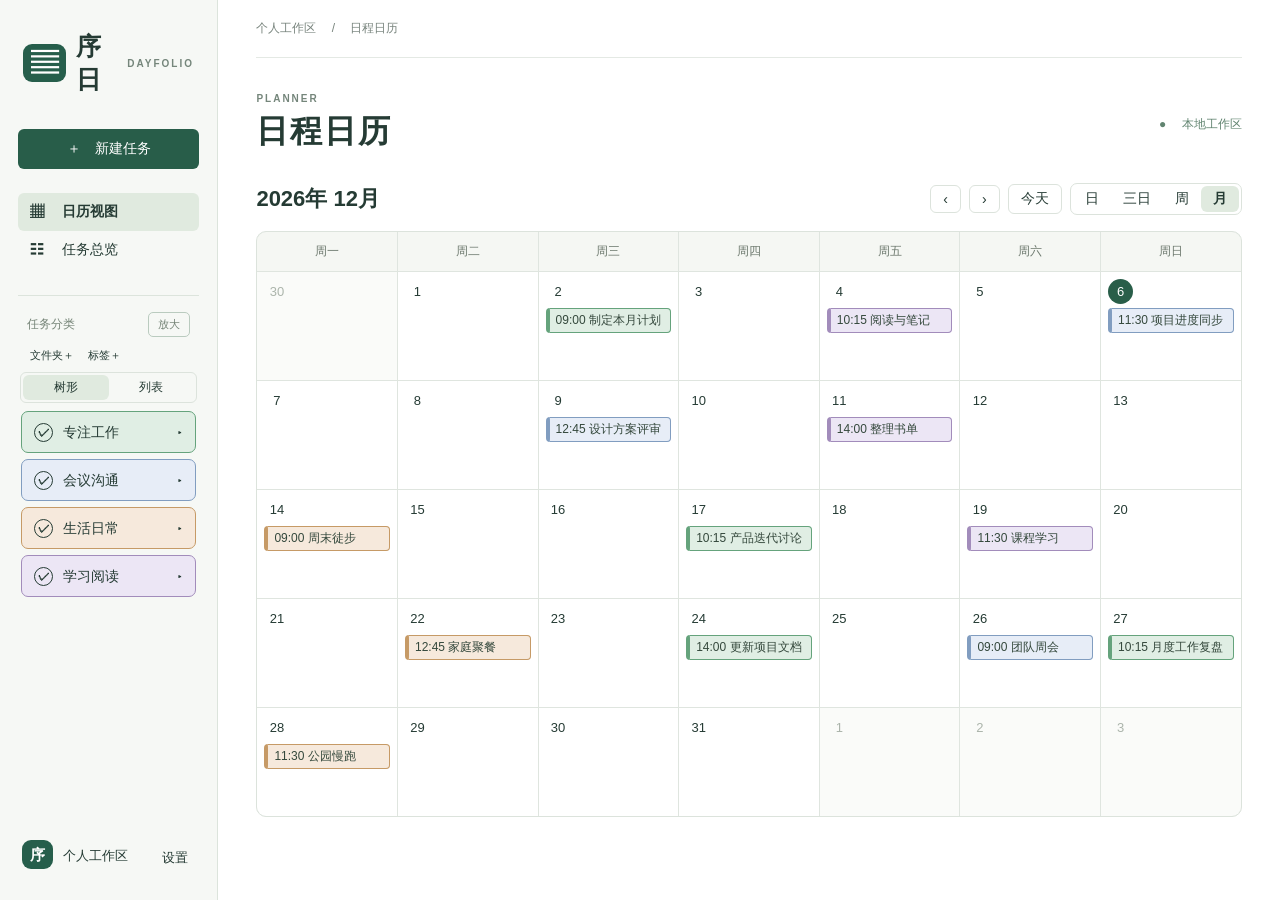
==== desktop/ui/index.html @ 101b1585 "Package Dayfolio exclusively as a desktop app and disable default context menus" ====
<!doctype html><html lang="zh-CN"><meta charset="utf-8"><meta name="viewport" content="width=device-width, initial-scale=1"><title>序日 · 日程规划</title><link rel="stylesheet" href="style.css"><body><aside><header><b class="logo">▤</b><strong>序日</strong><small>DAYFOLIO</small></header><button id="newTask" class="primary">＋　新建任务</button><nav><button id="calendar">▦　 日历视图</button><button id="tasks">☷　 任务总览</button></nav><section id="categorySection"><label><span id="tagHeading">任务分类</span><button id="treeWidth" aria-label="半屏分类面板">放大</button></label><div class="tree-actions"><button id="newFolder" aria-label="新建文件夹" title="新建文件夹">文件夹＋</button><button id="newCategory" aria-label="新建分类" title="新建标签">标签＋</button></div><div id="folderLayout" role="group" aria-label="分类展示方式"><button value="tree">树形</button><button value="list">列表</button></div><div id="folderPath" role="navigation" aria-label="文件夹路径" hidden></div><div id="treeRoot">移到顶层</div><div id="taskTags" role="group" aria-labelledby="tagHeading"></div></section><footer><b>序</b> 个人工作区 <button type="button" id="openSettings">设置</button></footer></aside><div id="panelDivider" role="separator" aria-label="调整分类面板大小" aria-controls="categorySection" aria-valuemin="25" aria-valuemax="75" tabindex="0"></div><main><div class="crumb">个人工作区　 /　 <span id="where"></span></div><div class="heading"><div><small>PLANNER</small><h1 id="title"></h1></div><span class="status">●　 本地工作区</span></div><div class="toolbar"><h2 id="month"></h2><button id="prev" aria-label="上个月">‹</button><button id="next" aria-label="下个月">›</button><button id="today">今天</button><div id="periods" class="periods" aria-label="日历视图"><button data-period="day">日</button><button data-period="threeDays">三日</button><button data-period="week">周</button><button data-period="month">月</button></div></div><div id="view"></div></main><dialog id="editor"><form id="form"><h2>任务详情</h2><label>任务名称<input id="nameField" required maxlength="100" autofocus></label><label>计划日期<input type="date" id="dateField" required></label><label><input type="checkbox" id="allDay"> 全天</label><div id="times"><label>开始时间<input type="time" id="startTime" step="60" required></label><label>结束时间 <span id="nextDay" hidden>（次日）</span><input type="time" id="endTime" step="60" required></label></div><div class="category-field"><label>分类<select id="catField"></select></label><button type="button" id="addCat" aria-label="添加分类">＋</button></div><label><input id="done" type="checkbox"> 已完成</label><div class="actions"><button type="button" id="del">删除</button><button type="button" id="cancel">取消</button><button class="primary">保存</button></div></form></dialog><dialog id="categoryEditor" aria-labelledby="categoryTitle">
 <form id="categoryForm">
  <h2 id="categoryTitle">新建分类</h2>
  <label>分类名称<input id="categoryName" required autofocus></label>
  <label>所属文件夹<select id="categoryParent"></select></label>
  <fieldset class="palette"><legend>标签颜色</legend>
   <div id="colorPresets"></div>
   <button type="button" id="customColor">自定义颜色…</button>
  </fieldset>
  <div class="actions"><button id="categoryCancel" type="button">取消</button><button class="primary">保存</button></div>
 </form>
</dialog>
<dialog id="colorEditor" aria-labelledby="colorTitle">
 <form id="colorForm">
  <h3 id="colorTitle">自定义颜色</h3>
  <div class="color-fields"><input id="categoryColor" type="color" aria-label="选择颜色">
   <label>HEX 色值<input id="hexColor" required pattern="#?[0-9A-Fa-f]{6}" maxlength="7" spellcheck="false" autocomplete="off"></label>
  </div>
  <div class="actions"><button type="button" id="colorCancel">取消</button><button class="primary">使用此颜色</button></div>
 </form>
</dialog><dialog id="folderEditor" aria-labelledby="folderTitle"><form id="folderForm">
 <h2 id="folderTitle">新建文件夹</h2>
 <label>文件夹名称<input id="folderName" required autofocus></label>
 <label>上级文件夹<select id="folderParent"></select></label>
 <div class="actions"><button type="button" id="folderCancel">取消</button><button class="primary">保存</button></div>
</form></dialog>
<dialog id="displaySettings" aria-labelledby="settingsTitle">
 <h2 id="settingsTitle">显示设置</h2>
 <label class="visibility-label" for="mutedVisibility">淡化任务可见度 <output id="visibilityValue" for="mutedVisibility"></output></label>
 <input id="mutedVisibility" type="range" min="0" max="100" step="1">
 <div class="range-ends"><span>0 · 几乎不可见</span><span>100 · 原色</span></div>
 <div class="sample-area"><div id="mutedSample" class="event muted-category"><strong>任务预览</strong><br>09:00–10:00</div></div>
 <div class="backup-actions"><button id="exportData">导出日程</button><button id="importData">导入日程</button><input id="backupFile" type="file" accept=".json,application/json" hidden></div>
 <div class="actions"><button id="closeSettings" class="primary">完成</button></div>
</dialog><script src="state.js"></script>
<script src="categories.js"></script>
<script src="timeline.js"></script>
<script src="app.js"></script>
<script src="backup.js"></script></body></html>
---- desktop/ui/style.css ----
*{box-sizing:border-box}body{margin:0;font:14px "Segoe UI","Microsoft YaHei",sans-serif;color:#253b34;background:#fff;display:flex;min-height:100vh}button,input,select{font:inherit}button{cursor:pointer;color:inherit;border:0;background:transparent;border-radius:6px}button:hover{background:#eaf0ec}aside{width:218px;flex:none;background:#f6f8f5;border-right:1px solid #dce4dc;padding:30px 18px;display:flex;flex-direction:column}header{display:flex;align-items:center;gap:10px;margin:0 5px 33px}header strong{font-size:25px;letter-spacing:2px}.logo,footer b{background:#265e4b;color:white;border-radius:9px;padding:1px 8px;font-size:27px}small{color:#75867b;letter-spacing:2px;font-size:10px;font-weight:650}.primary{background:#285d49;color:white;padding:11px 19px}.primary:hover{background:#204c3c}nav{margin:24px 0 10px}nav button,section button:not(label button){width:100%;text-align:left;padding:10px 12px}.active{background:#e0eadf;font-weight:650}section{border-top:1px solid #dce4dc;padding-top:16px;margin-top:16px}section label{display:flex;align-items:center;justify-content:space-between;color:#768578;font-size:12px;margin:0 9px 7px}label button{font-size:18px}.dot{display:inline-block;width:8px;height:8px;border-radius:50%;margin-right:12px}footer{margin-top:auto;padding:30px 4px 0;font-size:13px}footer b{font-size:15px;padding:6px 8px;margin-right:6px}main{min-width:0;flex:1;padding:0 3vw 36px}.crumb{color:#78847d;font-size:12px;border-bottom:1px solid #e4e9e4;padding:20px 0}.heading,.toolbar,.actions{display:flex;align-items:center;gap:8px}.heading{justify-content:space-between;margin:31px 0 24px}h1{font-size:32px;letter-spacing:2px;margin:5px 0}.status{font-size:12px;color:#618470}.toolbar{margin-bottom:16px}.toolbar h2{margin:0 auto 0 0;font-size:22px}.toolbar button,.actions button:not(.primary){border:1px solid #dce3dc;padding:5px 12px}.grid{display:grid;grid-template-columns:repeat(7,minmax(0,1fr));border:1px solid #dce3dc;border-radius:10px;overflow:hidden;background:#dfe5df;gap:1px}.weekday,.cell{background:white}.weekday{text-align:center;padding:11px;background:#f5f7f3;color:#6d796e;font-size:12px}.cell{min-height:clamp(89px,12vh,150px);padding:7px;cursor:pointer}.off{background:#fafbf9;color:#abb4ab}.num{display:inline-grid;place-items:center;width:25px;height:25px;font-size:13px}.current{background:#295e49;color:white;border-radius:50%}.event{display:block;width:100%;text-align:left;font-size:12px;padding:4px 7px;margin-top:4px;overflow:hidden;text-overflow:ellipsis;white-space:nowrap;color:#34483c;background:var(--bg);border-left:3px solid var(--ink);border-radius:4px}.finished{text-decoration:line-through;opacity:.55}.over{outline:2px solid #63876c;outline-offset:-2px}dialog{width:min(370px,92vw);border:1px solid #dce3dc;border-radius:12px;padding:24px;color:inherit}dialog::backdrop{background:#18302544}form label{display:block;margin:13px 0;font-size:13px}input:not([type=checkbox]),select{display:block;width:100%;padding:8px;border:1px solid #cfdacf;border-radius:5px;margin-top:5px;background:white}.actions{justify-content:flex-end}#del{margin-right:auto}.row{display:flex;align-items:center;gap:12px;padding:12px;border-bottom:1px solid #e4e9e4}.row button{text-align:left;flex:1}.row small{letter-spacing:0}@media(max-width:760px){body{display:block}aside{width:100%;padding:12px;display:block}header{margin:0 0 12px}aside section,nav{display:inline-block;vertical-align:top;margin:8px;padding:0;border:0}aside footer,.status{display:none}main{padding:0 10px 20px}.cell{padding:2px;min-height:76px}.event{padding:2px;font-size:10px}.heading{margin:15px 0}}
.periods{display:flex;border:1px solid #dce3dc;border-radius:7px;padding:2px}.toolbar .periods button{border:0;padding:4px 12px}.periods [aria-pressed=true]{background:#e0eadf;font-weight:650}[hidden]{display:none!important}#times{display:grid;grid-template-columns:1fr 1fr;gap:12px}#times label{margin:0}.time-scroll{overflow:auto;max-height:65vh;border:1px solid #dce3dc;border-radius:10px}.time-grid{min-width:calc(54px + var(--days)*78px)}.time-head,.time-body{display:grid;grid-template-columns:54px repeat(var(--days),minmax(0,1fr))}.time-head{position:sticky;top:0;z-index:3;background:#f5f7f3;border-bottom:1px solid #dce3dc}.axis-label{align-self:end;text-align:center;padding-bottom:6px}.day-head{border-left:1px solid #dce3dc;padding:5px;text-align:center;min-height:48px}.day-head button.is-today{background:#295e49;color:white}.day-head>button:first-child{padding:4px}.axis span{display:block;height:60px;text-align:center;color:#78847d;font:11px/18px sans-serif}.time-col{height:1440px;position:relative;border-left:1px solid #dce3dc;background:repeating-linear-gradient(to bottom,#dce3dc 0 1px,transparent 1px 30px,#eff2ee 30px 31px,transparent 31px 60px)}.time-col .event{position:absolute;margin:0;display:flex;flex-direction:column;align-items:flex-start;gap:3px;padding:0 5px;line-height:18px}.time-col .event strong{font-weight:550}.time-col .event span{font-size:11px}.toolbar{flex-wrap:wrap}@media(max-width:760px){.toolbar h2{font-size:16px}.toolbar{gap:4px}.time-scroll{max-height:70vh}}
.resize-handle {
 position: absolute;
 left: 0;
 right: 0;
 height: min(6px, 30%);
 cursor: ns-resize;
 touch-action: none;
 user-select: none;
}
.resize-start { top: 0; }
.resize-end { bottom: 0; }
.resize-handle:active::after {
 content: "";
 display: block;
 width: 24px;
 max-width: 45%;
 height: 2px;
 margin: 1px auto;
 border-radius: 2px;
 background: var(--ink);
}
.event { --task-outline: inset 0 0 0 1px var(--ink); box-shadow: var(--task-outline); }
.time-col .event { cursor: grab; }
.event:hover { background: var(--bg); }
.row button:hover { background: transparent; }
.time-col .event:active { cursor: grabbing; }
.event.drag-source { opacity: 0; }
.time-col .drag-preview {
 pointer-events: none;
 z-index: 2;
 width: calc(100% - 2px);
 overflow: visible;
 box-shadow: var(--task-outline), 0 2px 5px #193d3026;
}
.drag-preview .preview-time { font-variant-numeric: tabular-nums; }
.drag-preview .preview-time:empty { display: none; }
.night-axis, .night-band {
 color: #567160;
 background: #eef3ed;
 border-radius: 0;
 font-size: 11px;
}
.night-axis { width: 100%; display: block; }
.axis { position: relative; }
.night-axis { padding: 0; font: 10px/18px sans-serif; font-variant-numeric: tabular-nums; }
.night-axis[aria-expanded=true] { display: flex; justify-content: center; align-items: flex-start; }
.night-limit {
 position: absolute; left: 4px; right: 4px; transform: translateY(-100%);
 height: 15px; padding: 0; line-height: 15px; color: #618470;
 background: #eef3ed; cursor: ns-resize; touch-action: none;
}
.drag-preview strong { max-width: 100%; overflow: hidden; text-overflow: ellipsis; flex: none; }
.night-limit[data-edge=start] { transform: translateY(18px); }
.drag-preview .preview-time { flex: none; background: var(--bg); border-radius: 2px; }
.night-band { position: absolute; left: 0; right: 0; border-block: 1px dashed #c7d6c9; }
.night-band:hover, .night-axis:hover { background: #e1ebdf; }
.time-col.folded-night {
 background-position-y: 30px;
}
.time-col.folded-night::before {
 content: "";
 position: absolute;
 inset: 0 0 auto;
 height: var(--night-start);
 background: repeating-linear-gradient(to bottom,#dce3dc 0 1px,white 1px 30px,#eff2ee 30px 31px,white 31px 60px);
 pointer-events: none;
}
.event { touch-action: none; user-select: none; -webkit-user-drag: none; }
#taskTags { display: grid; grid-template-columns: minmax(0, 1fr); align-content: flex-start; gap: 6px; max-height: 38vh; overflow-y: auto; padding: 3px; }
#taskTags .task-tag { display: inline-flex; align-items: center; gap: 10px; width: 100%; min-height: 38px; padding: 8px 12px; border: 1px solid var(--ink); border-radius: 7px; background: var(--bg); font-size: 14px; line-height: 18px; }
#taskTags .task-tag[aria-pressed=false] { border-style: dashed; }
.tag-mark { width: 15px; height: 15px; flex: none; border: 1px solid var(--ink); border-radius: 50%; font-size: 11px; line-height: 13px; text-align: center; }
.tag-name { overflow: hidden; text-overflow: ellipsis; white-space: nowrap; }
.category-field { display: flex; align-items: flex-end; gap: 6px; margin: 13px 0; }
.category-field label { flex: 1; margin: 0; }
.category-field button { border: 1px solid #cfdacf; padding: 8px; }
.category-badge { background: var(--bg); border: 1px solid var(--ink); padding: 2px 6px; border-radius: 8px; font-size: 11px; }
#categoryColor { height: 38px; padding: 3px; cursor: pointer; }
.palette { padding: 0; border: 0; margin: 16px 0 20px; }
.palette legend { padding: 0; font-size: 13px; margin-bottom: 8px; }
#colorPresets { display: flex; flex-wrap: wrap; gap: 7px; padding: 3px; }
.swatch { width: 26px; height: 26px; border: 1px solid #0002; border-radius: 50%; }
.swatch[aria-pressed=true] { outline: 2px solid #365749; outline-offset: 2px; }
#customColor { margin-top: 9px; padding: 5px 6px; font-size: 13px; }
#customColor::before { content: ''; display: inline-block; vertical-align: -2px; width: 13px; height: 13px; margin-right: 7px; background: var(--sample); border: 1px solid #0003; border-radius: 3px; }
#colorEditor { width: min(290px, 92vw); }
#colorEditor h3 { margin-top: 0; }
.color-fields { display: flex; gap: 12px; align-items: flex-end; margin: 14px 0 20px; }
.color-fields label { flex: 1; margin: 0; }
#categoryColor { width: 48px; }
.time-col .event.muted-category { cursor: pointer; }
.event.muted-category, .muted-row { opacity: var(--muted-opacity); }
.event.muted-category.finished { opacity: calc(.55 * var(--muted-opacity)); }
.event.muted-category, .category-badge.muted-category, #taskTags .task-tag.muted-category {
 border-color: transparent;
 box-shadow: none;
}
#openSettings { float: right; padding: 3px 7px; }
.visibility-label, .range-ends { display: flex; justify-content: space-between; align-items: center; }
#mutedVisibility { width: 100%; padding: 0; margin: 16px 0 6px; accent-color: #285d49; }
.range-ends { font-size: 12px; color: #68766e; }
.sample-area { margin: 20px 0; padding: 10px; border: 1px solid #e1e6e0; border-radius: 7px; }
#mutedSample { margin: 0; padding: 6px 9px; }
@media(max-width:760px){aside footer:has(#openSettings){display:block;padding-top:6px}}
.tree-actions { display:flex; gap:2px; }
.tree-actions button { font-size:11px; padding:4px; }
.folder-group { min-width:0; padding:4px 0; }
.folder-row { display:flex; align-items:center; gap:2px; }
.folder-row button.folder-expand { width:24px; padding:5px; text-align:center; }
.folder-row button.folder-name { min-width:0; flex:1; overflow:hidden; text-overflow:ellipsis; white-space:nowrap; padding:5px 0; font-weight:600; }
.folder-state { width:auto; max-width:100%; margin:2px 0 5px; padding:2px 5px; font-size:11px; }
.folder-children { display:grid; gap:5px; padding-left:7px; margin-left:4px; border-left:1px solid #d1dcd3; }
.folder-children:empty { display:none; }
.inherited-state { display:block; margin-bottom:4px; letter-spacing:0; }
#taskTags { max-height:55vh; }
#treeWidth { width:auto; font-size:11px; padding:3px 7px; }
.tree-actions { margin:0 6px 5px; }
section .tree-actions button { width:auto; padding:4px 6px; }
#treeRoot { display:none; text-align:center; padding:7px; border:1px dashed #8ca998; border-radius:5px; font-size:12px; }
.moving-item #treeRoot { display:block; }
#categorySection [data-drop=inside] { background:#e0eddf; outline:2px solid #58826b; outline-offset:-2px; }
#categorySection [data-drop=before] { box-shadow:inset 0 3px #366b50; }
#categorySection [data-drop=after] { box-shadow:inset 0 -3px #366b50; }
.folder-row[draggable], .folder-name, #taskTags .task-tag { cursor:grab; }
body.wide-tree aside { width:var(--panel-size,50%); }
body.wide-tree #taskTags { max-height:68vh; }
@media(max-width:760px){
 body.wide-tree aside { width:100%; height:var(--panel-height,50dvh); overflow:auto; }
 body.wide-tree #categorySection { display:block; }
 body.wide-tree #taskTags { height:auto; max-height:none; }
}
#folderLayout { display:flex; margin:5px 2px; padding:2px; border:1px solid #dce3dc; border-radius:6px; }
#folderLayout button { flex:1; padding:4px; text-align:center; font-size:12px; }
#folderLayout [aria-pressed=true] { background:#e0eadf; }
#folderPath { display:flex; flex-wrap:wrap; align-items:center; gap:2px; padding:3px 0; color:#607569; }
#folderPath button { width:auto; max-width:100%; overflow:hidden; text-overflow:ellipsis; white-space:nowrap; padding:4px; font-size:12px; }
#folderPath [aria-current] { font-weight:650; color:#283f32; }
.folder-list .folder-group { display:grid; grid-template-columns:minmax(0,1fr); align-items:center; gap:3px; border-bottom:1px solid #dce3dc; }
.folder-list .folder-row { min-width:0; gap:6px; min-height:34px; }
.folder-list .folder-state { margin:0; width:68px; }
.folder-list .inherited-state { grid-column:1/-1; }
.folder-glyph { width:16px; height:11px; position:relative; flex:none; margin:3px 0 0 3px; border:1px solid #7a8d80; border-radius:2px; }
.folder-glyph::before { content:""; position:absolute; width:7px; height:3px; left:-1px; top:-4px; border:1px solid #7a8d80; border-bottom:0; border-radius:2px 2px 0 0; }
.empty-folder { font-size:12px; color:#68766e; padding:7px; margin:0; }
#treeWidth { border:1px solid #bacbbf; border-radius:5px; padding:4px 9px; }
#panelDivider { display:none; }
.wide-tree #panelDivider { display:block; position:relative; z-index:4; width:8px; margin:0 -4px; cursor:col-resize; touch-action:none; }
#panelDivider::after { content:""; position:absolute; inset:0 3px; background:#c6d3c8; }
#panelDivider:is(:hover,:focus-visible,:active)::after { background:#668a74; }
@media(max-width:760px){
 .wide-tree #panelDivider { height:8px; width:100%; margin: -4px 0; cursor:row-resize; }
 #panelDivider::after { inset:3px 0; }
}
#taskTags .state-circle { flex:none; width:19px; height:19px; padding:0; border:1px solid currentColor; border-radius:50%; font:600 12px/17px sans-serif; text-align:center; color:inherit; background:transparent; }
#taskTags .tag-open { display:flex; align-items:center; gap:6px; min-width:0; flex:1; padding:3px 0; color:inherit; background:transparent; }
.tag-chevron { margin-left:auto; font-size:11px; }
#taskTags .task-tag:has([aria-pressed=false]) { border-style:dashed; }
#taskTags .folder-task { display:grid; gap:2px; padding:6px 8px; width:100%; min-width:0; text-align:left; }
.folder-task span,.folder-task small { overflow:hidden; white-space:nowrap; text-overflow:ellipsis; }
.folder-task small { font-size:10px; letter-spacing:0; }
.backup-actions { display:flex; gap:8px; margin:16px 0; }
.backup-actions button { padding:6px 10px; border:1px solid #dce3dc; }
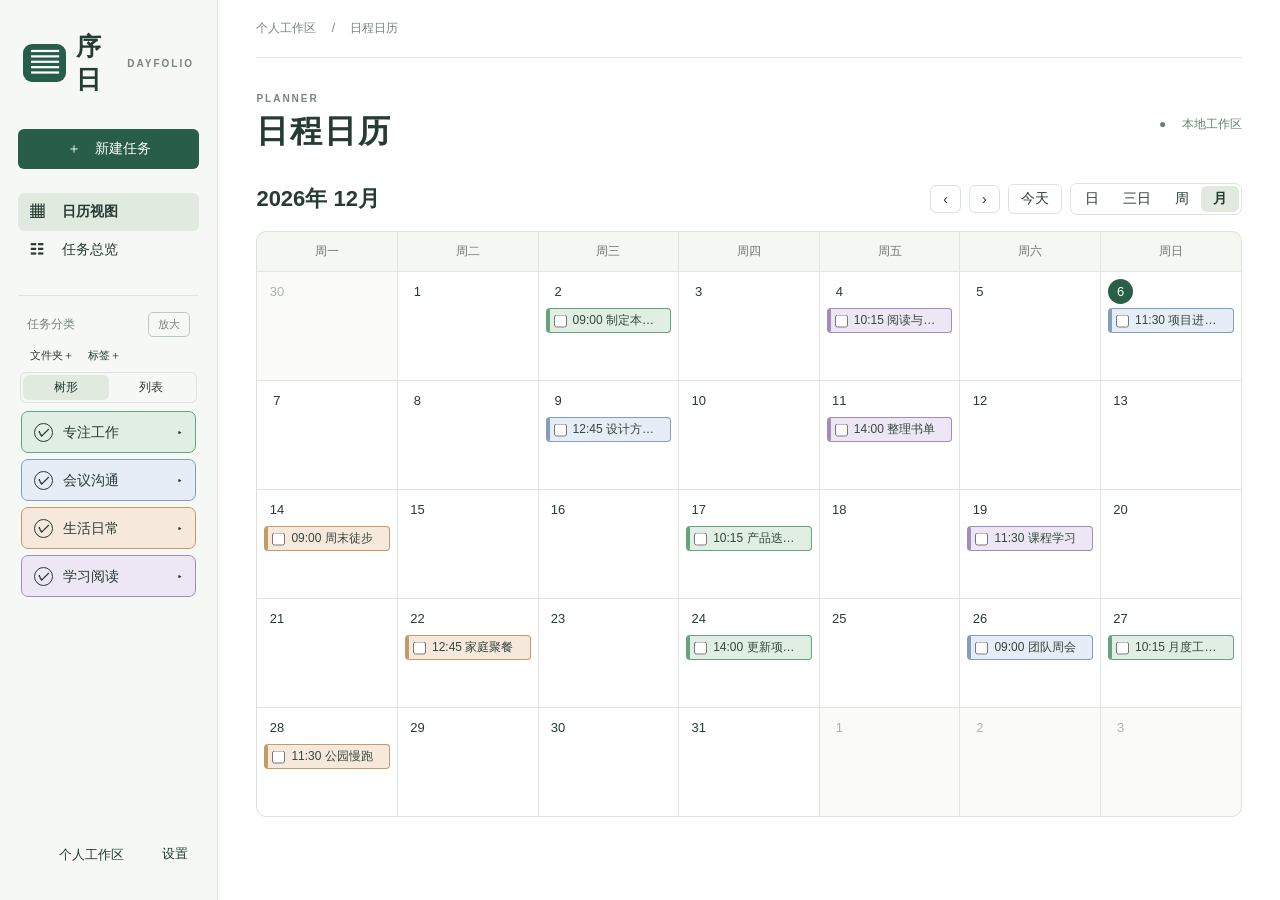
==== commit d618fecc: "Add task completion controls and a ten-second undo" ====
--- a/desktop/ui/index.html
+++ b/desktop/ui/index.html
@@ -1,4 +1,4 @@
-<!doctype html><html lang="zh-CN"><meta charset="utf-8"><meta name="viewport" content="width=device-width, initial-scale=1"><title>序日 · 日程规划</title><link rel="stylesheet" href="style.css"><body><aside><header><b class="logo">▤</b><strong>序日</strong><small>DAYFOLIO</small></header><button id="newTask" class="primary">＋　新建任务</button><nav><button id="calendar">▦　 日历视图</button><button id="tasks">☷　 任务总览</button></nav><section id="categorySection"><label><span id="tagHeading">任务分类</span><button id="treeWidth" aria-label="半屏分类面板">放大</button></label><div class="tree-actions"><button id="newFolder" aria-label="新建文件夹" title="新建文件夹">文件夹＋</button><button id="newCategory" aria-label="新建分类" title="新建标签">标签＋</button></div><div id="folderLayout" role="group" aria-label="分类展示方式"><button value="tree">树形</button><button value="list">列表</button></div><div id="folderPath" role="navigation" aria-label="文件夹路径" hidden></div><div id="treeRoot">移到顶层</div><div id="taskTags" role="group" aria-labelledby="tagHeading"></div></section><footer><b>序</b> 个人工作区 <button type="button" id="openSettings">设置</button></footer></aside><div id="panelDivider" role="separator" aria-label="调整分类面板大小" aria-controls="categorySection" aria-valuemin="25" aria-valuemax="75" tabindex="0"></div><main><div class="crumb">个人工作区　 /　 <span id="where"></span></div><div class="heading"><div><small>PLANNER</small><h1 id="title"></h1></div><span class="status">●　 本地工作区</span></div><div class="toolbar"><h2 id="month"></h2><button id="prev" aria-label="上个月">‹</button><button id="next" aria-label="下个月">›</button><button id="today">今天</button><div id="periods" class="periods" aria-label="日历视图"><button data-period="day">日</button><button data-period="threeDays">三日</button><button data-period="week">周</button><button data-period="month">月</button></div></div><div id="view"></div></main><dialog id="editor"><form id="form"><h2>任务详情</h2><label>任务名称<input id="nameField" required maxlength="100" autofocus></label><label>计划日期<input type="date" id="dateField" required></label><label><input type="checkbox" id="allDay"> 全天</label><div id="times"><label>开始时间<input type="time" id="startTime" step="60" required></label><label>结束时间 <span id="nextDay" hidden>（次日）</span><input type="time" id="endTime" step="60" required></label></div><div class="category-field"><label>分类<select id="catField"></select></label><button type="button" id="addCat" aria-label="添加分类">＋</button></div><label><input id="done" type="checkbox"> 已完成</label><div class="actions"><button type="button" id="del">删除</button><button type="button" id="cancel">取消</button><button class="primary">保存</button></div></form></dialog><dialog id="categoryEditor" aria-labelledby="categoryTitle">
+<!doctype html><html lang="zh-CN"><meta charset="utf-8"><meta name="viewport" content="width=device-width, initial-scale=1"><title>序日 · 日程规划</title><link rel="stylesheet" href="style.css"><body><aside><header><b class="logo">▤</b><strong>序日</strong><small>DAYFOLIO</small></header><button id="newTask" class="primary">＋　新建任务</button><nav><button id="calendar">▦　 日历视图</button><button id="tasks">☷　 任务总览</button></nav><section id="categorySection"><label><span id="tagHeading">任务分类</span><button id="treeWidth" aria-label="半屏分类面板">放大</button></label><div class="tree-actions"><button id="newFolder" aria-label="新建文件夹" title="新建文件夹">文件夹＋</button><button id="newCategory" aria-label="新建分类" title="新建标签">标签＋</button><div id="treeRoot">移到顶层</div></div><div id="folderLayout" role="group" aria-label="分类展示方式"><button value="tree">树形</button><button value="list">列表</button></div><div id="folderPath" role="navigation" aria-label="文件夹路径" hidden></div><div id="taskTags" role="group" aria-labelledby="tagHeading"></div></section><footer><span class="undo-space"><button type="button" id="undoCompletion" aria-label="撤回完成" hidden>↶</button></span> 个人工作区 <button type="button" id="openSettings">设置</button></footer></aside><div id="panelDivider" role="separator" aria-label="调整分类面板大小" aria-controls="categorySection" aria-valuemin="25" aria-valuemax="75" tabindex="0"></div><main><div class="crumb">个人工作区　 /　 <span id="where"></span></div><div class="heading"><div><small>PLANNER</small><h1 id="title"></h1></div><span class="status">●　 本地工作区</span></div><div class="toolbar"><h2 id="month"></h2><button id="prev" aria-label="上个月">‹</button><button id="next" aria-label="下个月">›</button><button id="today">今天</button><div id="periods" class="periods" aria-label="日历视图"><button data-period="day">日</button><button data-period="threeDays">三日</button><button data-period="week">周</button><button data-period="month">月</button></div></div><div id="view"></div></main><dialog id="editor"><form id="form"><h2>任务详情</h2><label>任务名称<input id="nameField" required maxlength="100" autofocus></label><label>计划日期<input type="date" id="dateField" required></label><label><input type="checkbox" id="allDay"> 全天</label><div id="times"><label>开始时间<input type="time" id="startTime" step="60" required></label><label>结束时间 <span id="nextDay" hidden>（次日）</span><input type="time" id="endTime" step="60" required></label></div><div class="category-field"><label>分类<select id="catField"></select></label><button type="button" id="addCat" aria-label="添加分类">＋</button></div><label><input id="done" type="checkbox"> 已完成</label><div class="actions"><button type="button" id="del">删除</button><button type="button" id="cancel">取消</button><button class="primary">保存</button></div></form></dialog><dialog id="categoryEditor" aria-labelledby="categoryTitle">
  <form id="categoryForm">
   <h2 id="categoryTitle">新建分类</h2>
   <label>分类名称<input id="categoryName" required autofocus></label>
--- a/desktop/ui/style.css
+++ b/desktop/ui/style.css
@@ -70,7 +70,6 @@
 .event { touch-action: none; user-select: none; -webkit-user-drag: none; }
 #taskTags { display: grid; grid-template-columns: minmax(0, 1fr); align-content: flex-start; gap: 6px; max-height: 38vh; overflow-y: auto; padding: 3px; }
 #taskTags .task-tag { display: inline-flex; align-items: center; gap: 10px; width: 100%; min-height: 38px; padding: 8px 12px; border: 1px solid var(--ink); border-radius: 7px; background: var(--bg); font-size: 14px; line-height: 18px; }
-#taskTags .task-tag[aria-pressed=false] { border-style: dashed; }
 .tag-mark { width: 15px; height: 15px; flex: none; border: 1px solid var(--ink); border-radius: 50%; font-size: 11px; line-height: 13px; text-align: center; }
 .tag-name { overflow: hidden; text-overflow: ellipsis; white-space: nowrap; }
 .category-field { display: flex; align-items: flex-end; gap: 6px; margin: 13px 0; }
@@ -93,7 +92,7 @@
 .time-col .event.muted-category { cursor: pointer; }
 .event.muted-category, .muted-row { opacity: var(--muted-opacity); }
 .event.muted-category.finished { opacity: calc(.55 * var(--muted-opacity)); }
-.event.muted-category, .category-badge.muted-category, #taskTags .task-tag.muted-category {
+.event.muted-category, .category-badge.muted-category {
  border-color: transparent;
  box-shadow: none;
 }
@@ -119,11 +118,17 @@
 .tree-actions { margin:0 6px 5px; }
 section .tree-actions button { width:auto; padding:4px 6px; }
 #treeRoot { display:none; text-align:center; padding:7px; border:1px dashed #8ca998; border-radius:5px; font-size:12px; }
-.moving-item #treeRoot { display:block; }
+.tree-actions { position:relative; }
+.moving-item #treeRoot { display:grid; place-items:center; position:absolute; inset:0; padding:0; background:#f6f8f5; }
 #categorySection [data-drop=inside] { background:#e0eddf; outline:2px solid #58826b; outline-offset:-2px; }
-#categorySection [data-drop=before] { box-shadow:inset 0 3px #366b50; }
-#categorySection [data-drop=after] { box-shadow:inset 0 -3px #366b50; }
-.folder-row[draggable], .folder-name, #taskTags .task-tag { cursor:grab; }
+.category-gap { min-width:0; }
+#taskTags .lifted-group { display:contents; }
+.lifted-group > :not(.lifted-row) { display:none; }
+.moving-item :is(.folder-row,.task-tag) { pointer-events:none; }
+#taskTags .lifted-row { position:fixed; top:0; left:0; z-index:20; opacity:1; }
+#taskTags .folder-row.lifted-row { background:#f6f8f5; border-radius:6px; }
+.folder-row, .folder-name, #taskTags .task-tag { cursor:grab; touch-action:none; user-select:none; }
+body:has(.moving-item), body:has(.moving-item) * { cursor:grabbing; }
 body.wide-tree aside { width:var(--panel-size,50%); }
 body.wide-tree #taskTags { max-height:68vh; }
 @media(max-width:760px){
@@ -137,7 +142,7 @@
 #folderPath { display:flex; flex-wrap:wrap; align-items:center; gap:2px; padding:3px 0; color:#607569; }
 #folderPath button { width:auto; max-width:100%; overflow:hidden; text-overflow:ellipsis; white-space:nowrap; padding:4px; font-size:12px; }
 #folderPath [aria-current] { font-weight:650; color:#283f32; }
-.folder-list .folder-group { display:grid; grid-template-columns:minmax(0,1fr); align-items:center; gap:3px; border-bottom:1px solid #dce3dc; }
+.folder-list .folder-group { display:grid; grid-template-columns:minmax(0,1fr); align-items:center; gap:3px; }
 .folder-list .folder-row { min-width:0; gap:6px; min-height:34px; }
 .folder-list .folder-state { margin:0; width:68px; }
 .folder-list .inherited-state { grid-column:1/-1; }
@@ -156,9 +161,30 @@
 #taskTags .state-circle { flex:none; width:19px; height:19px; padding:0; border:1px solid currentColor; border-radius:50%; font:600 12px/17px sans-serif; text-align:center; color:inherit; background:transparent; }
 #taskTags .tag-open { display:flex; align-items:center; gap:6px; min-width:0; flex:1; padding:3px 0; color:inherit; background:transparent; }
 .tag-chevron { margin-left:auto; font-size:11px; }
-#taskTags .task-tag:has([aria-pressed=false]) { border-style:dashed; }
 #taskTags .folder-task { display:grid; gap:2px; padding:6px 8px; width:100%; min-width:0; text-align:left; }
 .folder-task span,.folder-task small { overflow:hidden; white-space:nowrap; text-overflow:ellipsis; }
 .folder-task small { font-size:10px; letter-spacing:0; }
 .backup-actions { display:flex; gap:8px; margin:16px 0; }
 .backup-actions button { padding:6px 10px; border:1px solid #dce3dc; }
+.folder-task-row { display:flex; align-items:center; gap:5px; min-width:0; }
+#taskTags .folder-task { flex:1; }
+.row .complete-task, #taskTags .complete-task {
+ flex:none; width:auto; padding:3px 6px; border:1px solid #c7d4c9;
+ color:#365548; font-size:12px; white-space:nowrap;
+}
+.undo-space { display:inline-grid; width:28px; height:28px; margin-right:5px; vertical-align:middle; }
+#undoCompletion { padding:0; background:#265e4b; color:white; font-size:20px; line-height:1; }
+.cell .event, .day-head .event { position:relative; }
+.event[data-task-id], .time-col .drag-preview { padding-inline-start:24px; }
+.event .calendar-check {
+ position:absolute; z-index:1; left:5px; top:50%; transform:translateY(-50%);
+ width:13px; height:13px; margin:0; accent-color:#285d49; cursor:pointer;
+}
+.time-col .calendar-check { top:2px; transform:none; }
+.event .event-open {
+ display:block; width:100%; overflow:hidden; padding:0; border:0;
+ background:transparent; color:inherit; font:inherit; text-align:left;
+ text-overflow:ellipsis; white-space:nowrap; text-decoration:inherit; cursor:inherit;
+}
+.time-col .event-open { display:flex; flex-direction:column; align-items:stretch; gap:3px; }
+.event-open strong, .event-open .event-time { overflow:hidden; text-overflow:ellipsis; }
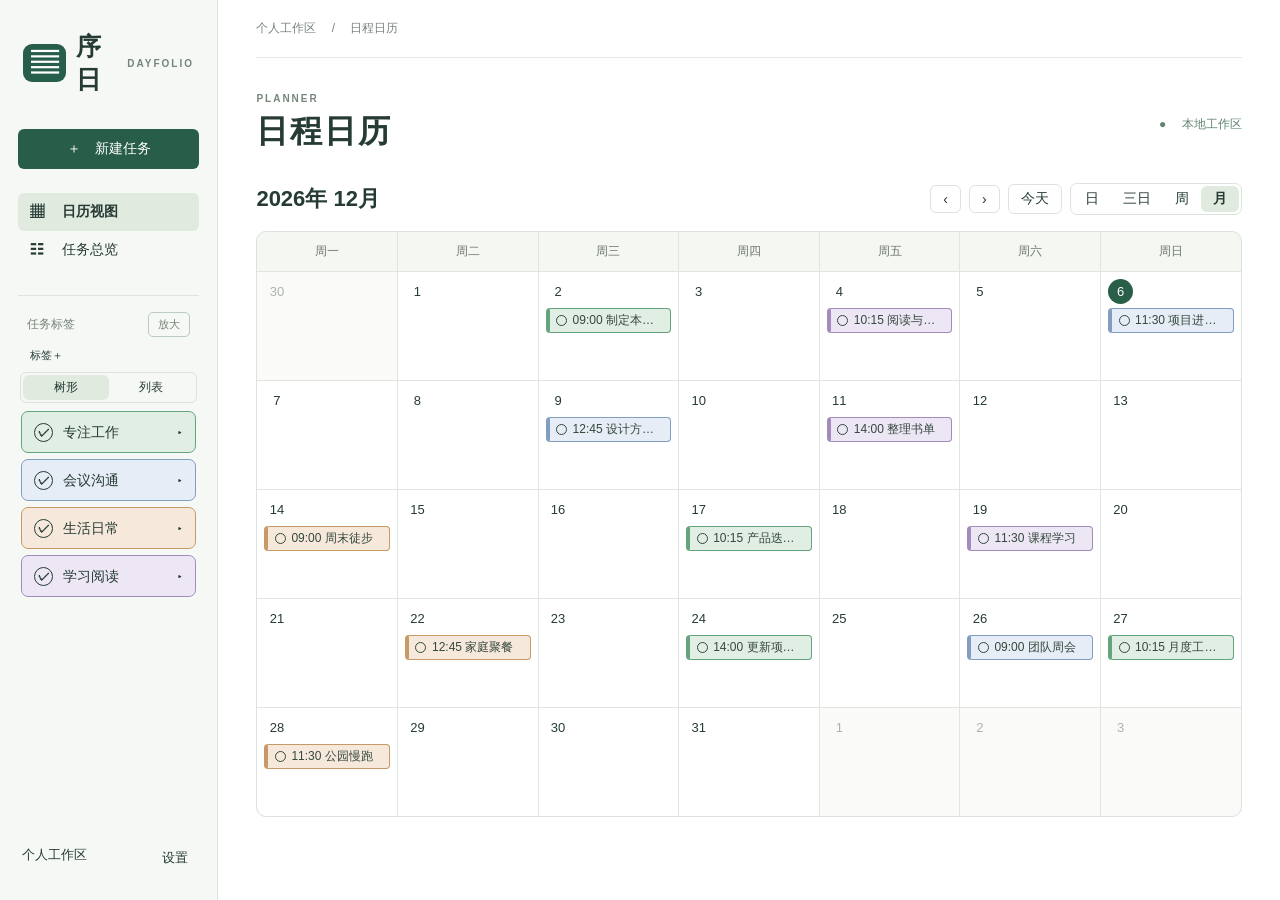
==== commit 87d77bd7: "Unify folders as nested tags and move completed tasks to the bottom" ====
--- a/desktop/ui/index.html
+++ b/desktop/ui/index.html
@@ -1,8 +1,8 @@
-<!doctype html><html lang="zh-CN"><meta charset="utf-8"><meta name="viewport" content="width=device-width, initial-scale=1"><title>序日 · 日程规划</title><link rel="stylesheet" href="style.css"><body><aside><header><b class="logo">▤</b><strong>序日</strong><small>DAYFOLIO</small></header><button id="newTask" class="primary">＋　新建任务</button><nav><button id="calendar">▦　 日历视图</button><button id="tasks">☷　 任务总览</button></nav><section id="categorySection"><label><span id="tagHeading">任务分类</span><button id="treeWidth" aria-label="半屏分类面板">放大</button></label><div class="tree-actions"><button id="newFolder" aria-label="新建文件夹" title="新建文件夹">文件夹＋</button><button id="newCategory" aria-label="新建分类" title="新建标签">标签＋</button><div id="treeRoot">移到顶层</div></div><div id="folderLayout" role="group" aria-label="分类展示方式"><button value="tree">树形</button><button value="list">列表</button></div><div id="folderPath" role="navigation" aria-label="文件夹路径" hidden></div><div id="taskTags" role="group" aria-labelledby="tagHeading"></div></section><footer><span class="undo-space"><button type="button" id="undoCompletion" aria-label="撤回完成" hidden>↶</button></span> 个人工作区 <button type="button" id="openSettings">设置</button></footer></aside><div id="panelDivider" role="separator" aria-label="调整分类面板大小" aria-controls="categorySection" aria-valuemin="25" aria-valuemax="75" tabindex="0"></div><main><div class="crumb">个人工作区　 /　 <span id="where"></span></div><div class="heading"><div><small>PLANNER</small><h1 id="title"></h1></div><span class="status">●　 本地工作区</span></div><div class="toolbar"><h2 id="month"></h2><button id="prev" aria-label="上个月">‹</button><button id="next" aria-label="下个月">›</button><button id="today">今天</button><div id="periods" class="periods" aria-label="日历视图"><button data-period="day">日</button><button data-period="threeDays">三日</button><button data-period="week">周</button><button data-period="month">月</button></div></div><div id="view"></div></main><dialog id="editor"><form id="form"><h2>任务详情</h2><label>任务名称<input id="nameField" required maxlength="100" autofocus></label><label>计划日期<input type="date" id="dateField" required></label><label><input type="checkbox" id="allDay"> 全天</label><div id="times"><label>开始时间<input type="time" id="startTime" step="60" required></label><label>结束时间 <span id="nextDay" hidden>（次日）</span><input type="time" id="endTime" step="60" required></label></div><div class="category-field"><label>分类<select id="catField"></select></label><button type="button" id="addCat" aria-label="添加分类">＋</button></div><label><input id="done" type="checkbox"> 已完成</label><div class="actions"><button type="button" id="del">删除</button><button type="button" id="cancel">取消</button><button class="primary">保存</button></div></form></dialog><dialog id="categoryEditor" aria-labelledby="categoryTitle">
+<!doctype html><html lang="zh-CN"><meta charset="utf-8"><meta name="viewport" content="width=device-width, initial-scale=1"><title>序日 · 日程规划</title><link rel="stylesheet" href="style.css"><body><aside><header><b class="logo">▤</b><strong>序日</strong><small>DAYFOLIO</small></header><button id="newTask" class="primary">＋　新建任务</button><nav><button id="calendar">▦　 日历视图</button><button id="tasks">☷　 任务总览</button></nav><section id="categorySection"><label><span id="tagHeading">任务标签</span><button id="treeWidth" aria-label="半屏标签面板">放大</button></label><div class="tree-actions"><button id="newCategory" aria-label="新建标签" title="新建标签">标签＋</button><div id="treeRoot">移到顶层</div></div><div id="folderLayout" role="group" aria-label="标签展示方式"><button value="tree">树形</button><button value="list">列表</button></div><div id="folderPath" role="navigation" aria-label="标签路径" hidden></div><div id="taskTags" role="group" aria-labelledby="tagHeading"></div></section><footer>个人工作区 <button type="button" id="openSettings">设置</button></footer></aside><div id="panelDivider" role="separator" aria-label="调整标签面板大小" aria-controls="categorySection" aria-valuemin="25" aria-valuemax="75" tabindex="0"></div><main><div class="crumb">个人工作区　 /　 <span id="where"></span></div><div class="heading"><div><small>PLANNER</small><h1 id="title"></h1></div><span class="status">●　 本地工作区</span></div><div class="toolbar"><h2 id="month"></h2><button id="prev" aria-label="上个月">‹</button><button id="next" aria-label="下个月">›</button><button id="today">今天</button><div id="periods" class="periods" aria-label="日历视图"><button data-period="day">日</button><button data-period="threeDays">三日</button><button data-period="week">周</button><button data-period="month">月</button></div></div><div id="view"></div></main><dialog id="editor"><form id="form"><h2>任务详情</h2><label>任务名称<input id="nameField" required maxlength="100" autofocus></label><label>计划日期<input type="date" id="dateField" required></label><label><input type="checkbox" id="allDay"> 全天</label><div id="times"><label>开始时间<input type="time" id="startTime" step="60" required></label><label>结束时间 <span id="nextDay" hidden>（次日）</span><input type="time" id="endTime" step="60" required></label></div><div class="category-field"><label>标签<select id="catField"></select></label><button type="button" id="addCat" aria-label="添加标签">＋</button></div><button type="button" id="restoreTask" class="restore-task" hidden>恢复任务</button><label><input id="done" type="checkbox"> 已完成</label><div class="actions"><button type="button" id="del">删除</button><button type="button" id="cancel">取消</button><button class="primary">保存</button></div></form></dialog><dialog id="categoryEditor" aria-labelledby="categoryTitle">
  <form id="categoryForm">
-  <h2 id="categoryTitle">新建分类</h2>
-  <label>分类名称<input id="categoryName" required autofocus></label>
-  <label>所属文件夹<select id="categoryParent"></select></label>
+  <h2 id="categoryTitle">新建标签</h2>
+  <label>标签名称<input id="categoryName" required autofocus></label>
+  <label>上级标签<select id="categoryParent"></select></label>
   <fieldset class="palette"><legend>标签颜色</legend>
    <div id="colorPresets"></div>
    <button type="button" id="customColor">自定义颜色…</button>
@@ -18,12 +18,7 @@
   </div>
   <div class="actions"><button type="button" id="colorCancel">取消</button><button class="primary">使用此颜色</button></div>
  </form>
-</dialog><dialog id="folderEditor" aria-labelledby="folderTitle"><form id="folderForm">
- <h2 id="folderTitle">新建文件夹</h2>
- <label>文件夹名称<input id="folderName" required autofocus></label>
- <label>上级文件夹<select id="folderParent"></select></label>
- <div class="actions"><button type="button" id="folderCancel">取消</button><button class="primary">保存</button></div>
-</form></dialog>
+</dialog>
 <dialog id="displaySettings" aria-labelledby="settingsTitle">
  <h2 id="settingsTitle">显示设置</h2>
  <label class="visibility-label" for="mutedVisibility">淡化任务可见度 <output id="visibilityValue" for="mutedVisibility"></output></label>
--- a/desktop/ui/style.css
+++ b/desktop/ui/style.css
@@ -105,14 +105,8 @@
 @media(max-width:760px){aside footer:has(#openSettings){display:block;padding-top:6px}}
 .tree-actions { display:flex; gap:2px; }
 .tree-actions button { font-size:11px; padding:4px; }
-.folder-group { min-width:0; padding:4px 0; }
-.folder-row { display:flex; align-items:center; gap:2px; }
-.folder-row button.folder-expand { width:24px; padding:5px; text-align:center; }
-.folder-row button.folder-name { min-width:0; flex:1; overflow:hidden; text-overflow:ellipsis; white-space:nowrap; padding:5px 0; font-weight:600; }
-.folder-state { width:auto; max-width:100%; margin:2px 0 5px; padding:2px 5px; font-size:11px; }
 .folder-children { display:grid; gap:5px; padding-left:7px; margin-left:4px; border-left:1px solid #d1dcd3; }
 .folder-children:empty { display:none; }
-.inherited-state { display:block; margin-bottom:4px; letter-spacing:0; }
 #taskTags { max-height:55vh; }
 #treeWidth { width:auto; font-size:11px; padding:3px 7px; }
 .tree-actions { margin:0 6px 5px; }
@@ -124,10 +118,9 @@
 .category-gap { min-width:0; }
 #taskTags .lifted-group { display:contents; }
 .lifted-group > :not(.lifted-row) { display:none; }
-.moving-item :is(.folder-row,.task-tag) { pointer-events:none; }
+.moving-item .task-tag { pointer-events:none; }
 #taskTags .lifted-row { position:fixed; top:0; left:0; z-index:20; opacity:1; }
-#taskTags .folder-row.lifted-row { background:#f6f8f5; border-radius:6px; }
-.folder-row, .folder-name, #taskTags .task-tag { cursor:grab; touch-action:none; user-select:none; }
+#taskTags .task-tag { cursor:grab; touch-action:none; user-select:none; }
 body:has(.moving-item), body:has(.moving-item) * { cursor:grabbing; }
 body.wide-tree aside { width:var(--panel-size,50%); }
 body.wide-tree #taskTags { max-height:68vh; }
@@ -142,12 +135,6 @@
 #folderPath { display:flex; flex-wrap:wrap; align-items:center; gap:2px; padding:3px 0; color:#607569; }
 #folderPath button { width:auto; max-width:100%; overflow:hidden; text-overflow:ellipsis; white-space:nowrap; padding:4px; font-size:12px; }
 #folderPath [aria-current] { font-weight:650; color:#283f32; }
-.folder-list .folder-group { display:grid; grid-template-columns:minmax(0,1fr); align-items:center; gap:3px; }
-.folder-list .folder-row { min-width:0; gap:6px; min-height:34px; }
-.folder-list .folder-state { margin:0; width:68px; }
-.folder-list .inherited-state { grid-column:1/-1; }
-.folder-glyph { width:16px; height:11px; position:relative; flex:none; margin:3px 0 0 3px; border:1px solid #7a8d80; border-radius:2px; }
-.folder-glyph::before { content:""; position:absolute; width:7px; height:3px; left:-1px; top:-4px; border:1px solid #7a8d80; border-bottom:0; border-radius:2px 2px 0 0; }
 .empty-folder { font-size:12px; color:#68766e; padding:7px; margin:0; }
 #treeWidth { border:1px solid #bacbbf; border-radius:5px; padding:4px 9px; }
 #panelDivider { display:none; }
@@ -168,18 +155,27 @@
 .backup-actions button { padding:6px 10px; border:1px solid #dce3dc; }
 .folder-task-row { display:flex; align-items:center; gap:5px; min-width:0; }
 #taskTags .folder-task { flex:1; }
-.row .complete-task, #taskTags .complete-task {
+.row .restore-task, #restoreTask {
  flex:none; width:auto; padding:3px 6px; border:1px solid #c7d4c9;
  color:#365548; font-size:12px; white-space:nowrap;
 }
-.undo-space { display:inline-grid; width:28px; height:28px; margin-right:5px; vertical-align:middle; }
-#undoCompletion { padding:0; background:#265e4b; color:white; font-size:20px; line-height:1; }
+.row .complete-dot, #taskTags .complete-dot, .event .complete-dot {
+ display:inline-grid; place-items:center; flex:none; width:24px; height:24px;
+ padding:0; border:0; border-radius:50%; color:inherit; background:transparent;
+}
+.complete-dot::before {
+ content:''; width:11px; height:11px; border-radius:50%;
+ border:1.5px solid currentColor; box-sizing:border-box;
+}
+.complete-dot:disabled { cursor:default; }
+.complete-dot:disabled::before { background:currentColor; }
 .cell .event, .day-head .event { position:relative; }
 .event[data-task-id], .time-col .drag-preview { padding-inline-start:24px; }
 .event .calendar-check {
  position:absolute; z-index:1; left:5px; top:50%; transform:translateY(-50%);
- width:13px; height:13px; margin:0; accent-color:#285d49; cursor:pointer;
+ margin:0;
 }
+.event .complete-dot { width:16px; height:16px; }
 .time-col .calendar-check { top:2px; transform:none; }
 .event .event-open {
  display:block; width:100%; overflow:hidden; padding:0; border:0;
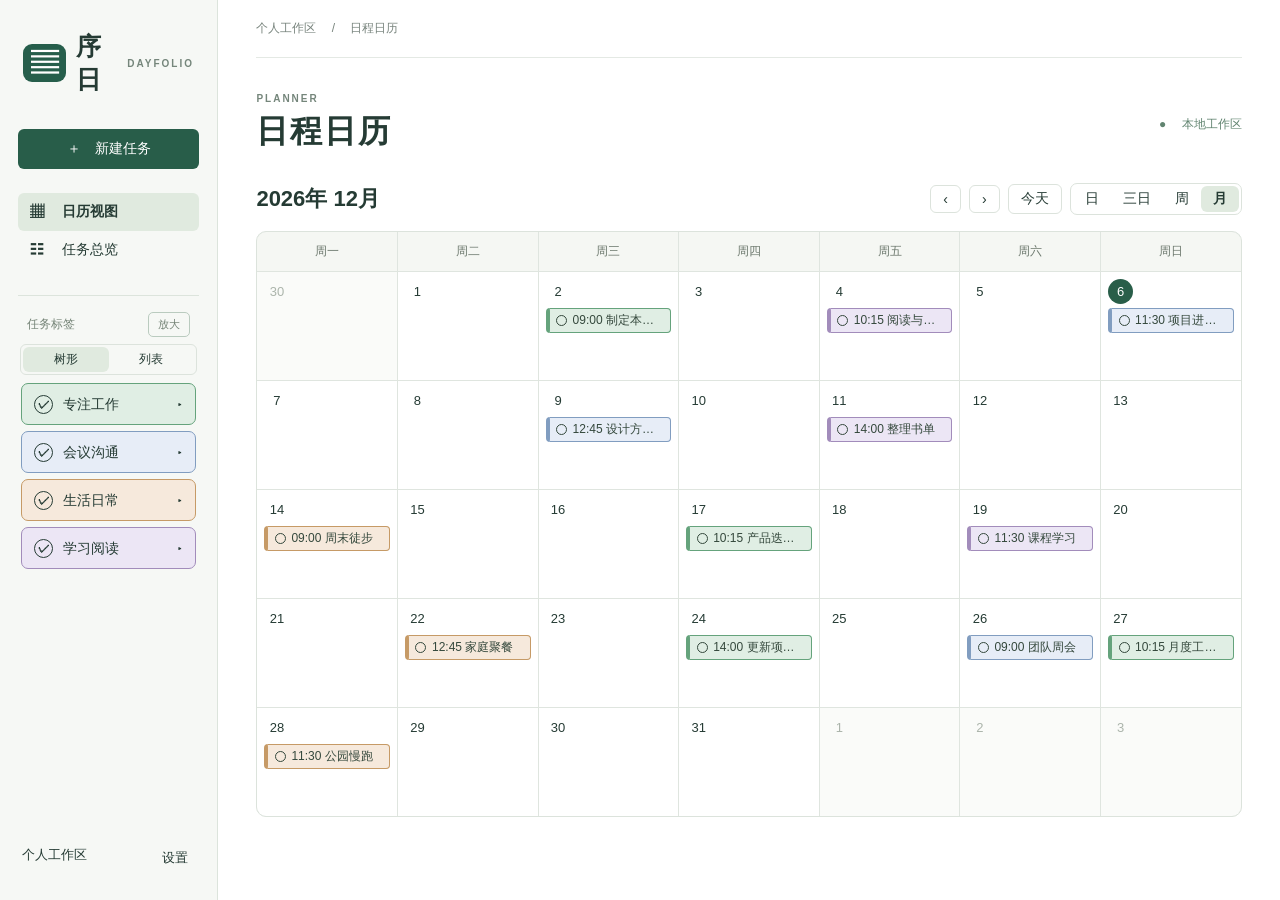
==== commit 5eb98eb1: "Move sidebar tag creation into a context menu" ====
--- a/desktop/ui/index.html
+++ b/desktop/ui/index.html
@@ -1,4 +1,4 @@
-<!doctype html><html lang="zh-CN"><meta charset="utf-8"><meta name="viewport" content="width=device-width, initial-scale=1"><title>序日 · 日程规划</title><link rel="stylesheet" href="style.css"><body><aside><header><b class="logo">▤</b><strong>序日</strong><small>DAYFOLIO</small></header><button id="newTask" class="primary">＋　新建任务</button><nav><button id="calendar">▦　 日历视图</button><button id="tasks">☷　 任务总览</button></nav><section id="categorySection"><label><span id="tagHeading">任务标签</span><button id="treeWidth" aria-label="半屏标签面板">放大</button></label><div class="tree-actions"><button id="newCategory" aria-label="新建标签" title="新建标签">标签＋</button><div id="treeRoot">移到顶层</div></div><div id="folderLayout" role="group" aria-label="标签展示方式"><button value="tree">树形</button><button value="list">列表</button></div><div id="folderPath" role="navigation" aria-label="标签路径" hidden></div><div id="taskTags" role="group" aria-labelledby="tagHeading"></div></section><footer>个人工作区 <button type="button" id="openSettings">设置</button></footer></aside><div id="panelDivider" role="separator" aria-label="调整标签面板大小" aria-controls="categorySection" aria-valuemin="25" aria-valuemax="75" tabindex="0"></div><main><div class="crumb">个人工作区　 /　 <span id="where"></span></div><div class="heading"><div><small>PLANNER</small><h1 id="title"></h1></div><span class="status">●　 本地工作区</span></div><div class="toolbar"><h2 id="month"></h2><button id="prev" aria-label="上个月">‹</button><button id="next" aria-label="下个月">›</button><button id="today">今天</button><div id="periods" class="periods" aria-label="日历视图"><button data-period="day">日</button><button data-period="threeDays">三日</button><button data-period="week">周</button><button data-period="month">月</button></div></div><div id="view"></div></main><dialog id="editor"><form id="form"><h2>任务详情</h2><label>任务名称<input id="nameField" required maxlength="100" autofocus></label><label>计划日期<input type="date" id="dateField" required></label><label><input type="checkbox" id="allDay"> 全天</label><div id="times"><label>开始时间<input type="time" id="startTime" step="60" required></label><label>结束时间 <span id="nextDay" hidden>（次日）</span><input type="time" id="endTime" step="60" required></label></div><div class="category-field"><label>标签<select id="catField"></select></label><button type="button" id="addCat" aria-label="添加标签">＋</button></div><button type="button" id="restoreTask" class="restore-task" hidden>恢复任务</button><label><input id="done" type="checkbox"> 已完成</label><div class="actions"><button type="button" id="del">删除</button><button type="button" id="cancel">取消</button><button class="primary">保存</button></div></form></dialog><dialog id="categoryEditor" aria-labelledby="categoryTitle">
+<!doctype html><html lang="zh-CN"><meta charset="utf-8"><meta name="viewport" content="width=device-width, initial-scale=1"><title>序日 · 日程规划</title><link rel="stylesheet" href="style.css"><body><aside><header><b class="logo">▤</b><strong>序日</strong><small>DAYFOLIO</small></header><button id="newTask" class="primary">＋　新建任务</button><nav><button id="calendar">▦　 日历视图</button><button id="tasks">☷　 任务总览</button></nav><section id="categorySection" tabindex="0" aria-labelledby="tagHeading"><label><span id="tagHeading">任务标签</span><button id="treeWidth" aria-label="半屏标签面板">放大</button></label><div class="tree-controls"><div id="folderLayout" role="group" aria-label="标签展示方式"><button value="tree">树形</button><button value="list">列表</button></div><div id="treeRoot">移到顶层</div></div><div id="folderPath" role="navigation" aria-label="标签路径" hidden></div><div id="taskTags" role="group" aria-labelledby="tagHeading"></div></section><footer>个人工作区 <button type="button" id="openSettings">设置</button></footer></aside><div id="panelDivider" role="separator" aria-label="调整标签面板大小" aria-controls="categorySection" aria-valuemin="25" aria-valuemax="75" tabindex="0"></div><main><div class="crumb">个人工作区　 /　 <span id="where"></span></div><div class="heading"><div><small>PLANNER</small><h1 id="title"></h1></div><span class="status">●　 本地工作区</span></div><div class="toolbar"><h2 id="month"></h2><button id="prev" aria-label="上个月">‹</button><button id="next" aria-label="下个月">›</button><button id="today">今天</button><div id="periods" class="periods" aria-label="日历视图"><button data-period="day">日</button><button data-period="threeDays">三日</button><button data-period="week">周</button><button data-period="month">月</button></div></div><div id="view"></div></main><dialog id="editor"><form id="form"><h2>任务详情</h2><label>任务名称<input id="nameField" required maxlength="100" autofocus></label><label>计划日期<input type="date" id="dateField" required></label><label><input type="checkbox" id="allDay"> 全天</label><div id="times"><label>开始时间<input type="time" id="startTime" step="60" required></label><label>结束时间 <span id="nextDay" hidden>（次日）</span><input type="time" id="endTime" step="60" required></label></div><div class="category-field"><label>标签<select id="catField"></select></label><button type="button" id="addCat" aria-label="添加标签">＋</button></div><button type="button" id="restoreTask" class="restore-task" hidden>恢复任务</button><label><input id="done" type="checkbox"> 已完成</label><div class="actions"><button type="button" id="del">删除</button><button type="button" id="cancel">取消</button><button class="primary">保存</button></div></form></dialog><dialog id="categoryEditor" aria-labelledby="categoryTitle">
  <form id="categoryForm">
   <h2 id="categoryTitle">新建标签</h2>
   <label>标签名称<input id="categoryName" required autofocus></label>
@@ -27,7 +27,7 @@
  <div class="sample-area"><div id="mutedSample" class="event muted-category"><strong>任务预览</strong><br>09:00–10:00</div></div>
  <div class="backup-actions"><button id="exportData">导出日程</button><button id="importData">导入日程</button><input id="backupFile" type="file" accept=".json,application/json" hidden></div>
  <div class="actions"><button id="closeSettings" class="primary">完成</button></div>
-</dialog><script src="state.js"></script>
+</dialog><div id="tagMenu" popover="auto" role="menu" aria-label="标签操作"></div><script src="state.js"></script>
 <script src="categories.js"></script>
 <script src="timeline.js"></script>
 <script src="app.js"></script>
--- a/desktop/ui/style.css
+++ b/desktop/ui/style.css
@@ -103,16 +103,16 @@
 .sample-area { margin: 20px 0; padding: 10px; border: 1px solid #e1e6e0; border-radius: 7px; }
 #mutedSample { margin: 0; padding: 6px 9px; }
 @media(max-width:760px){aside footer:has(#openSettings){display:block;padding-top:6px}}
-.tree-actions { display:flex; gap:2px; }
-.tree-actions button { font-size:11px; padding:4px; }
+#categorySection { flex:1; }
+.tree-controls { position:relative; }
 .folder-children { display:grid; gap:5px; padding-left:7px; margin-left:4px; border-left:1px solid #d1dcd3; }
 .folder-children:empty { display:none; }
 #taskTags { max-height:55vh; }
 #treeWidth { width:auto; font-size:11px; padding:3px 7px; }
-.tree-actions { margin:0 6px 5px; }
-section .tree-actions button { width:auto; padding:4px 6px; }
 #treeRoot { display:none; text-align:center; padding:7px; border:1px dashed #8ca998; border-radius:5px; font-size:12px; }
-.tree-actions { position:relative; }
+#tagMenu { position:fixed; inset:auto; margin:0; min-width:134px; padding:4px; border:1px solid #d4ded6; border-radius:8px; color:inherit; background:white; box-shadow:0 4px 16px #213b2b22; }
+#tagMenu button { display:block; width:100%; padding:6px 10px; text-align:left; font-size:13px; }
+#tagMenu button:focus-visible { outline:2px solid #779582; outline-offset:-2px; }
 .moving-item #treeRoot { display:grid; place-items:center; position:absolute; inset:0; padding:0; background:#f6f8f5; }
 #categorySection [data-drop=inside] { background:#e0eddf; outline:2px solid #58826b; outline-offset:-2px; }
 .category-gap { min-width:0; }
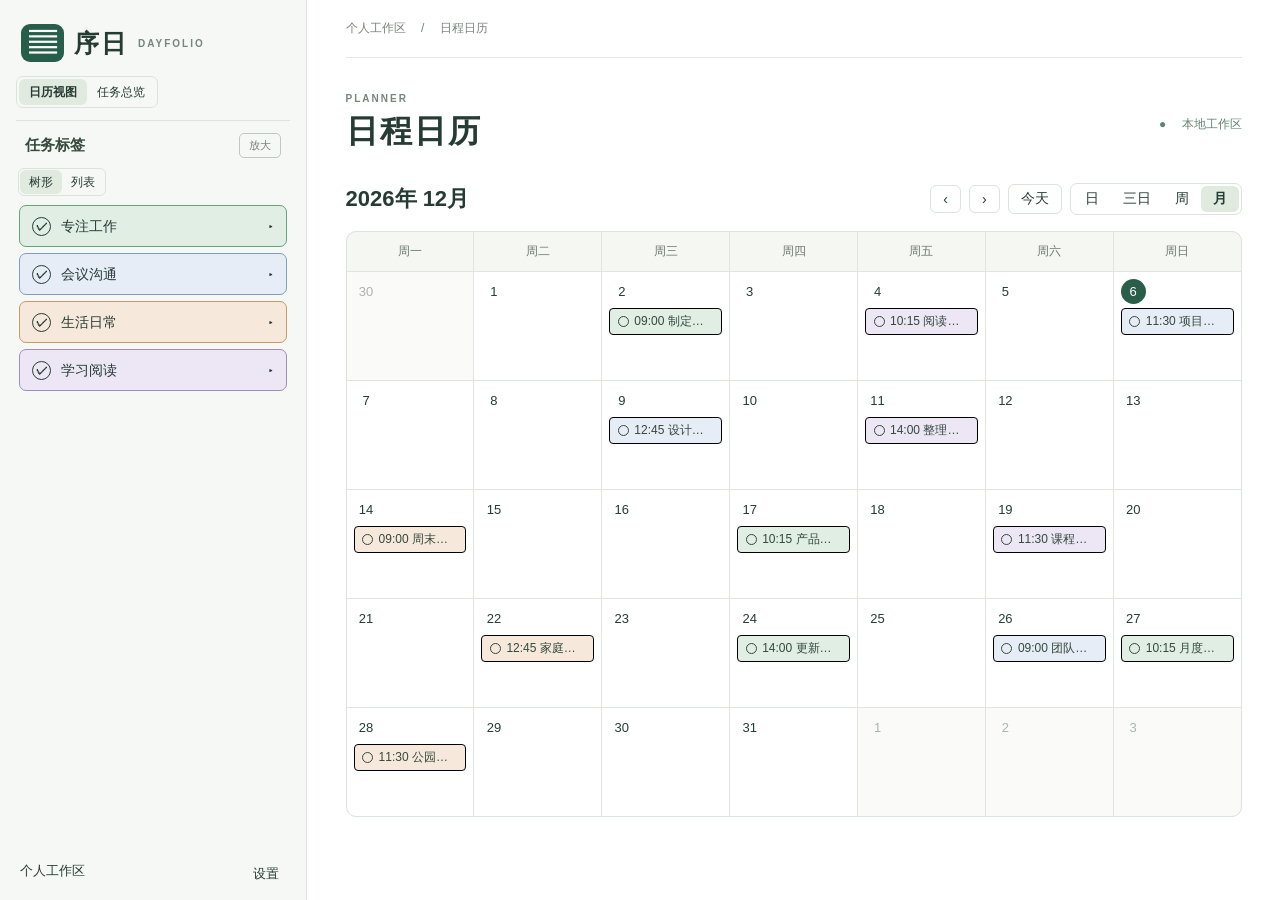
==== commit 86da1578: "Give the task tag panel more room and compact sidebar navigation" ====
--- a/desktop/ui/index.html
+++ b/desktop/ui/index.html
@@ -1,4 +1,4 @@
-<!doctype html><html lang="zh-CN"><meta charset="utf-8"><meta name="viewport" content="width=device-width, initial-scale=1"><title>序日 · 日程规划</title><link rel="stylesheet" href="style.css"><body><aside><header><b class="logo">▤</b><strong>序日</strong><small>DAYFOLIO</small></header><button id="newTask" class="primary">＋　新建任务</button><nav><button id="calendar">▦　 日历视图</button><button id="tasks">☷　 任务总览</button></nav><section id="categorySection" tabindex="0" aria-labelledby="tagHeading"><label><span id="tagHeading">任务标签</span><button id="treeWidth" aria-label="半屏标签面板">放大</button></label><div class="tree-controls"><div id="folderLayout" role="group" aria-label="标签展示方式"><button value="tree">树形</button><button value="list">列表</button></div><div id="treeRoot">移到顶层</div></div><div id="folderPath" role="navigation" aria-label="标签路径" hidden></div><div id="taskTags" role="group" aria-labelledby="tagHeading"></div></section><footer>个人工作区 <button type="button" id="openSettings">设置</button></footer></aside><div id="panelDivider" role="separator" aria-label="调整标签面板大小" aria-controls="categorySection" aria-valuemin="25" aria-valuemax="75" tabindex="0"></div><main><div class="crumb">个人工作区　 /　 <span id="where"></span></div><div class="heading"><div><small>PLANNER</small><h1 id="title"></h1></div><span class="status">●　 本地工作区</span></div><div class="toolbar"><h2 id="month"></h2><button id="prev" aria-label="上个月">‹</button><button id="next" aria-label="下个月">›</button><button id="today">今天</button><div id="periods" class="periods" aria-label="日历视图"><button data-period="day">日</button><button data-period="threeDays">三日</button><button data-period="week">周</button><button data-period="month">月</button></div></div><div id="view"></div></main><dialog id="editor"><form id="form"><h2>任务详情</h2><label>任务名称<input id="nameField" required maxlength="100" autofocus></label><label>计划日期<input type="date" id="dateField" required></label><label><input type="checkbox" id="allDay"> 全天</label><div id="times"><label>开始时间<input type="time" id="startTime" step="60" required></label><label>结束时间 <span id="nextDay" hidden>（次日）</span><input type="time" id="endTime" step="60" required></label></div><div class="category-field"><label>标签<select id="catField"></select></label><button type="button" id="addCat" aria-label="添加标签">＋</button></div><button type="button" id="restoreTask" class="restore-task" hidden>恢复任务</button><label><input id="done" type="checkbox"> 已完成</label><div class="actions"><button type="button" id="del">删除</button><button type="button" id="cancel">取消</button><button class="primary">保存</button></div></form></dialog><dialog id="categoryEditor" aria-labelledby="categoryTitle">
+<!doctype html><html lang="zh-CN"><meta charset="utf-8"><meta name="viewport" content="width=device-width, initial-scale=1"><title>序日 · 日程规划</title><link rel="stylesheet" href="style.css"><body><aside><header><b class="logo">▤</b><strong>序日</strong><small>DAYFOLIO</small></header><nav aria-label="工作区视图"><button id="calendar">日历视图</button><button id="tasks">任务总览</button></nav><section id="categorySection" tabindex="0" aria-labelledby="tagHeading"><label><span id="tagHeading">任务标签</span><button id="treeWidth" aria-label="半屏标签面板">放大</button></label><div class="tree-controls"><div id="folderLayout" role="group" aria-label="标签展示方式"><button value="tree">树形</button><button value="list">列表</button></div><div id="treeRoot">移到顶层</div></div><div id="folderPath" role="navigation" aria-label="标签路径" hidden></div><div id="taskTags" role="group" aria-labelledby="tagHeading"></div></section><footer>个人工作区 <button type="button" id="openSettings">设置</button></footer></aside><div id="panelDivider" role="separator" aria-label="调整标签面板大小" aria-controls="categorySection" aria-valuemin="25" aria-valuemax="75" tabindex="0"></div><main><div class="crumb">个人工作区　 /　 <span id="where"></span></div><div class="heading"><div><small>PLANNER</small><h1 id="title"></h1></div><span class="status">●　 本地工作区</span></div><div class="toolbar"><h2 id="month"></h2><button id="prev" aria-label="上个月">‹</button><button id="next" aria-label="下个月">›</button><button id="today">今天</button><div id="periods" class="periods" aria-label="日历视图"><button data-period="day">日</button><button data-period="threeDays">三日</button><button data-period="week">周</button><button data-period="month">月</button></div></div><div id="view"></div></main><dialog id="editor"><form id="form"><h2>任务详情</h2><label>任务名称<input id="nameField" required maxlength="100" autofocus></label><label>计划日期<input type="date" id="dateField" required></label><label><input type="checkbox" id="allDay"> 全天</label><div id="times"><label>开始时间<input type="time" id="startTime" step="60" required></label><label>结束时间 <span id="nextDay" hidden>（次日）</span><input type="time" id="endTime" step="60" required></label></div><div class="category-field"><label>标签<select id="catField"></select></label><button type="button" id="addCat" aria-label="添加标签">＋</button></div><button type="button" id="restoreTask" class="restore-task" hidden>恢复任务</button><label><input id="done" type="checkbox"> 已完成</label><div class="actions"><button type="button" id="del">删除</button><button type="button" id="cancel">取消</button><button class="primary">保存</button></div></form></dialog><dialog id="categoryEditor" aria-labelledby="categoryTitle">
  <form id="categoryForm">
   <h2 id="categoryTitle">新建标签</h2>
   <label>标签名称<input id="categoryName" required autofocus></label>
--- a/desktop/ui/style.css
+++ b/desktop/ui/style.css
@@ -21,7 +21,9 @@
  border-radius: 2px;
  background: var(--ink);
 }
-.event { --task-outline: inset 0 0 0 1px var(--ink); box-shadow: var(--task-outline); }
+.event, .row[data-task-id], .folder-task-row { border:1px solid #000; }
+.row[data-task-id], .folder-task-row { border-radius:6px; }
+.row[data-task-id] + .row { margin-top:5px; }
 .time-col .event { cursor: grab; }
 .event:hover { background: var(--bg); }
 .row button:hover { background: transparent; }
@@ -32,7 +34,7 @@
  z-index: 2;
  width: calc(100% - 2px);
  overflow: visible;
- box-shadow: var(--task-outline), 0 2px 5px #193d3026;
+ box-shadow: 0 2px 5px #193d3026;
 }
 .drag-preview .preview-time { font-variant-numeric: tabular-nums; }
 .drag-preview .preview-time:empty { display: none; }
@@ -92,7 +94,7 @@
 .time-col .event.muted-category { cursor: pointer; }
 .event.muted-category, .muted-row { opacity: var(--muted-opacity); }
 .event.muted-category.finished { opacity: calc(.55 * var(--muted-opacity)); }
-.event.muted-category, .category-badge.muted-category {
+.event.muted-category, .category-badge.muted-category, .folder-task-row.muted-category, .row.muted-row {
  border-color: transparent;
  box-shadow: none;
 }
@@ -103,11 +105,13 @@
 .sample-area { margin: 20px 0; padding: 10px; border: 1px solid #e1e6e0; border-radius: 7px; }
 #mutedSample { margin: 0; padding: 6px 9px; }
 @media(max-width:760px){aside footer:has(#openSettings){display:block;padding-top:6px}}
-#categorySection { flex:1; }
+aside nav { display:inline-flex; align-self:flex-start; margin:0; padding:2px; border:1px solid #dce3dc; border-radius:7px; }
+aside nav button { width:auto; padding:4px 10px; font-size:12px; line-height:18px; white-space:nowrap; }
+#categorySection { flex:1; min-height:0; }
+#tagHeading { font-size:15px; font-weight:650; color:#34483c; }
 .tree-controls { position:relative; }
 .folder-children { display:grid; gap:5px; padding-left:7px; margin-left:4px; border-left:1px solid #d1dcd3; }
 .folder-children:empty { display:none; }
-#taskTags { max-height:55vh; }
 #treeWidth { width:auto; font-size:11px; padding:3px 7px; }
 #treeRoot { display:none; text-align:center; padding:7px; border:1px dashed #8ca998; border-radius:5px; font-size:12px; }
 #tagMenu { position:fixed; inset:auto; margin:0; min-width:134px; padding:4px; border:1px solid #d4ded6; border-radius:8px; color:inherit; background:white; box-shadow:0 4px 16px #213b2b22; }
@@ -118,19 +122,31 @@
 .category-gap { min-width:0; }
 #taskTags .lifted-group { display:contents; }
 .lifted-group > :not(.lifted-row) { display:none; }
-.moving-item .task-tag { pointer-events:none; }
+.moving-item #taskTags [data-drop-target] { pointer-events:none; }
 #taskTags .lifted-row { position:fixed; top:0; left:0; z-index:20; opacity:1; }
-#taskTags .task-tag { cursor:grab; touch-action:none; user-select:none; }
+#taskTags [data-sortable] { cursor:grab; touch-action:none; user-select:none; }
+#taskTags [data-sortable] .folder-task { cursor:inherit; background:transparent; }
+#taskTags .folder-task-row.lifted-row { background:#f6f8f5; }
+.task-group { min-width:0; }
 body:has(.moving-item), body:has(.moving-item) * { cursor:grabbing; }
 body.wide-tree aside { width:var(--panel-size,50%); }
-body.wide-tree #taskTags { max-height:68vh; }
+@media(min-width:761px){
+ aside { width:clamp(248px,24vw,320px); height:100dvh; position:sticky; top:0; padding:24px 16px 14px; }
+ aside header { margin-bottom:14px; }
+ aside footer { padding-top:12px; }
+ #categorySection { display:flex; flex-direction:column; padding-top:12px; margin-top:12px; }
+ #categorySection > :not(#taskTags) { flex:none; }
+ #taskTags { flex:1; min-height:0; max-height:none; }
+}
 @media(max-width:760px){
+ #categorySection { display:block; margin:10px 0 0; }
+ #taskTags { max-height:55vh; }
  body.wide-tree aside { width:100%; height:var(--panel-height,50dvh); overflow:auto; }
  body.wide-tree #categorySection { display:block; }
  body.wide-tree #taskTags { height:auto; max-height:none; }
 }
-#folderLayout { display:flex; margin:5px 2px; padding:2px; border:1px solid #dce3dc; border-radius:6px; }
-#folderLayout button { flex:1; padding:4px; text-align:center; font-size:12px; }
+#folderLayout { display:flex; width:fit-content; margin:3px 2px 6px; padding:1px; border:1px solid #dce3dc; border-radius:6px; }
+#folderLayout button { width:auto; padding:3px 9px; text-align:center; font-size:12px; line-height:18px; }
 #folderLayout [aria-pressed=true] { background:#e0eadf; }
 #folderPath { display:flex; flex-wrap:wrap; align-items:center; gap:2px; padding:3px 0; color:#607569; }
 #folderPath button { width:auto; max-width:100%; overflow:hidden; text-overflow:ellipsis; white-space:nowrap; padding:4px; font-size:12px; }
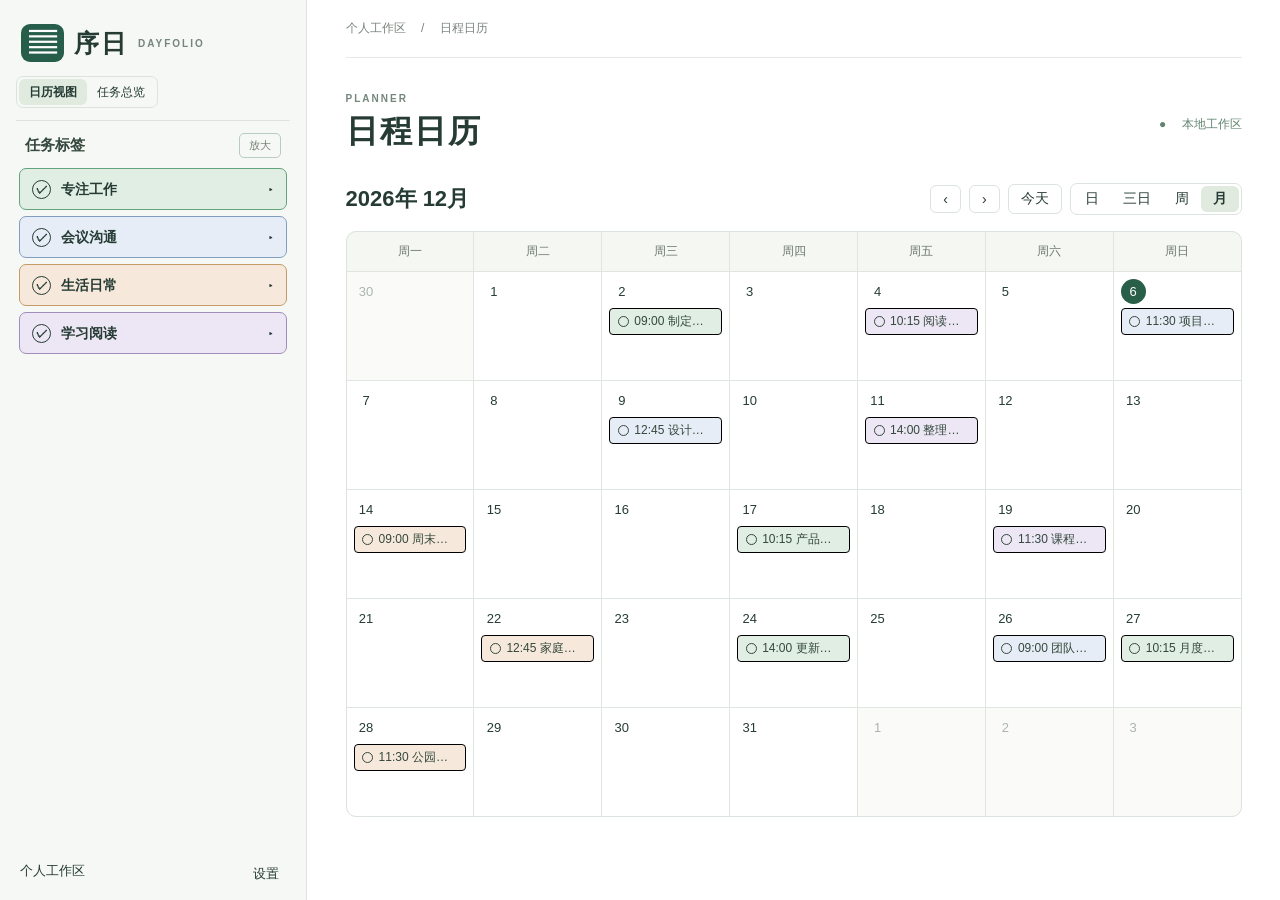
==== commit 86f4a4d8: "Group tasks by nested tags in the sidebar and overview" ====
--- a/desktop/ui/index.html
+++ b/desktop/ui/index.html
@@ -1,4 +1,4 @@
-<!doctype html><html lang="zh-CN"><meta charset="utf-8"><meta name="viewport" content="width=device-width, initial-scale=1"><title>序日 · 日程规划</title><link rel="stylesheet" href="style.css"><body><aside><header><b class="logo">▤</b><strong>序日</strong><small>DAYFOLIO</small></header><nav aria-label="工作区视图"><button id="calendar">日历视图</button><button id="tasks">任务总览</button></nav><section id="categorySection" tabindex="0" aria-labelledby="tagHeading"><label><span id="tagHeading">任务标签</span><button id="treeWidth" aria-label="半屏标签面板">放大</button></label><div class="tree-controls"><div id="folderLayout" role="group" aria-label="标签展示方式"><button value="tree">树形</button><button value="list">列表</button></div><div id="treeRoot">移到顶层</div></div><div id="folderPath" role="navigation" aria-label="标签路径" hidden></div><div id="taskTags" role="group" aria-labelledby="tagHeading"></div></section><footer>个人工作区 <button type="button" id="openSettings">设置</button></footer></aside><div id="panelDivider" role="separator" aria-label="调整标签面板大小" aria-controls="categorySection" aria-valuemin="25" aria-valuemax="75" tabindex="0"></div><main><div class="crumb">个人工作区　 /　 <span id="where"></span></div><div class="heading"><div><small>PLANNER</small><h1 id="title"></h1></div><span class="status">●　 本地工作区</span></div><div class="toolbar"><h2 id="month"></h2><button id="prev" aria-label="上个月">‹</button><button id="next" aria-label="下个月">›</button><button id="today">今天</button><div id="periods" class="periods" aria-label="日历视图"><button data-period="day">日</button><button data-period="threeDays">三日</button><button data-period="week">周</button><button data-period="month">月</button></div></div><div id="view"></div></main><dialog id="editor"><form id="form"><h2>任务详情</h2><label>任务名称<input id="nameField" required maxlength="100" autofocus></label><label>计划日期<input type="date" id="dateField" required></label><label><input type="checkbox" id="allDay"> 全天</label><div id="times"><label>开始时间<input type="time" id="startTime" step="60" required></label><label>结束时间 <span id="nextDay" hidden>（次日）</span><input type="time" id="endTime" step="60" required></label></div><div class="category-field"><label>标签<select id="catField"></select></label><button type="button" id="addCat" aria-label="添加标签">＋</button></div><button type="button" id="restoreTask" class="restore-task" hidden>恢复任务</button><label><input id="done" type="checkbox"> 已完成</label><div class="actions"><button type="button" id="del">删除</button><button type="button" id="cancel">取消</button><button class="primary">保存</button></div></form></dialog><dialog id="categoryEditor" aria-labelledby="categoryTitle">
+<!doctype html><html lang="zh-CN"><meta charset="utf-8"><meta name="viewport" content="width=device-width, initial-scale=1"><title>序日 · 日程规划</title><link rel="stylesheet" href="style.css"><body><aside><header><b class="logo">▤</b><strong>序日</strong><small>DAYFOLIO</small></header><nav aria-label="工作区视图"><button id="calendar">日历视图</button><button id="tasks">任务总览</button></nav><section id="categorySection" tabindex="0" aria-labelledby="tagHeading"><div class="tree-controls"><label><span id="tagHeading">任务标签</span><button id="treeWidth" aria-label="半屏标签面板">放大</button></label><div id="treeRoot">移到顶层</div></div><div id="taskTags" role="group" aria-labelledby="tagHeading"></div></section><footer>个人工作区 <button type="button" id="openSettings">设置</button></footer></aside><div id="panelDivider" role="separator" aria-label="调整标签面板大小" aria-controls="categorySection" aria-valuemin="25" aria-valuemax="75" tabindex="0"></div><main><div class="crumb">个人工作区　 /　 <span id="where"></span></div><div class="heading"><div><small>PLANNER</small><h1 id="title"></h1></div><span class="status">●　 本地工作区</span></div><div class="toolbar"><h2 id="month"></h2><button id="prev" aria-label="上个月">‹</button><button id="next" aria-label="下个月">›</button><button id="today">今天</button><div id="periods" class="periods" aria-label="日历视图"><button data-period="day">日</button><button data-period="threeDays">三日</button><button data-period="week">周</button><button data-period="month">月</button></div></div><div id="view"></div></main><dialog id="editor"><form id="form"><h2>任务详情</h2><label>任务名称<input id="nameField" required maxlength="100" autofocus></label><label>计划日期<input type="date" id="dateField" required></label><label><input type="checkbox" id="allDay"> 全天</label><div id="times"><label>开始时间<input type="time" id="startTime" step="60" required></label><label>结束时间 <span id="nextDay" hidden>（次日）</span><input type="time" id="endTime" step="60" required></label></div><div class="category-field"><label>标签<select id="catField"></select></label><button type="button" id="addCat" aria-label="添加标签">＋</button></div><button type="button" id="restoreTask" class="restore-task" hidden>恢复任务</button><label><input id="done" type="checkbox"> 已完成</label><div class="actions"><button type="button" id="del">删除</button><button type="button" id="cancel">取消</button><button class="primary">保存</button></div></form></dialog><dialog id="categoryEditor" aria-labelledby="categoryTitle">
  <form id="categoryForm">
   <h2 id="categoryTitle">新建标签</h2>
   <label>标签名称<input id="categoryName" required autofocus></label>
--- a/desktop/ui/style.css
+++ b/desktop/ui/style.css
@@ -77,7 +77,6 @@
 .category-field { display: flex; align-items: flex-end; gap: 6px; margin: 13px 0; }
 .category-field label { flex: 1; margin: 0; }
 .category-field button { border: 1px solid #cfdacf; padding: 8px; }
-.category-badge { background: var(--bg); border: 1px solid var(--ink); padding: 2px 6px; border-radius: 8px; font-size: 11px; }
 #categoryColor { height: 38px; padding: 3px; cursor: pointer; }
 .palette { padding: 0; border: 0; margin: 16px 0 20px; }
 .palette legend { padding: 0; font-size: 13px; margin-bottom: 8px; }
@@ -94,7 +93,7 @@
 .time-col .event.muted-category { cursor: pointer; }
 .event.muted-category, .muted-row { opacity: var(--muted-opacity); }
 .event.muted-category.finished { opacity: calc(.55 * var(--muted-opacity)); }
-.event.muted-category, .category-badge.muted-category, .folder-task-row.muted-category, .row.muted-row {
+.event.muted-category, .folder-task-row.muted-category, .row.muted-row {
  border-color: transparent;
  box-shadow: none;
 }
@@ -110,8 +109,33 @@
 #categorySection { flex:1; min-height:0; }
 #tagHeading { font-size:15px; font-weight:650; color:#34483c; }
 .tree-controls { position:relative; }
-.folder-children { display:grid; gap:5px; padding-left:7px; margin-left:4px; border-left:1px solid #d1dcd3; }
-.folder-children:empty { display:none; }
+.folder-children, .overview-children {
+ display:grid; grid-template-columns:minmax(0,1fr); gap:6px;
+ padding:6px 5px 8px 9px;
+ background:color-mix(in srgb, var(--group-color) 44%, #fafbf9);
+ border:1px solid color-mix(in srgb, var(--group-color) 70%, #738278);
+ border-top:0; border-left-width:3px; border-radius:0 0 8px 8px;
+}
+#taskTags .tag-group:has(> .folder-children) > .task-tag:not(.lifted-row) { border-radius:7px 7px 0 0; }
+.tag-name { font-weight:600; }
+.folder-task-row, .overview .row { background:#fff; }
+.folder-task small, .overview .row small { color:#617166; font-variant-numeric:tabular-nums; }
+.folder-task-row.muted-category { opacity:var(--muted-opacity); }
+.overview { display:grid; gap:14px; }
+.overview-group { min-width:0; container-type:inline-size; }
+.overview-tag {
+ padding:8px 12px; background:var(--bg); border:1px solid var(--ink);
+ border-radius:8px 8px 0 0; font-weight:650; overflow-wrap:anywhere;
+}
+.overview-children { gap:7px; padding:8px 8px 10px 12px; }
+.overview .row { margin:0; padding:5px 9px; min-width:0; }
+.overview .row > button:first-child { min-width:0; overflow-wrap:anywhere; }
+.overview .row small { font-size:12px; font-weight:400; }
+@container (max-width:390px){
+ .overview .row { display:grid; grid-template-columns:minmax(0,1fr) auto; gap:1px 6px; }
+ .overview .row small { grid-column:1; }
+ .overview .row > button:last-child { grid-column:2; grid-row:1 / 3; }
+}
 #treeWidth { width:auto; font-size:11px; padding:3px 7px; }
 #treeRoot { display:none; text-align:center; padding:7px; border:1px dashed #8ca998; border-radius:5px; font-size:12px; }
 #tagMenu { position:fixed; inset:auto; margin:0; min-width:134px; padding:4px; border:1px solid #d4ded6; border-radius:8px; color:inherit; background:white; box-shadow:0 4px 16px #213b2b22; }
@@ -126,7 +150,6 @@
 #taskTags .lifted-row { position:fixed; top:0; left:0; z-index:20; opacity:1; }
 #taskTags [data-sortable] { cursor:grab; touch-action:none; user-select:none; }
 #taskTags [data-sortable] .folder-task { cursor:inherit; background:transparent; }
-#taskTags .folder-task-row.lifted-row { background:#f6f8f5; }
 .task-group { min-width:0; }
 body:has(.moving-item), body:has(.moving-item) * { cursor:grabbing; }
 body.wide-tree aside { width:var(--panel-size,50%); }
@@ -145,12 +168,6 @@
  body.wide-tree #categorySection { display:block; }
  body.wide-tree #taskTags { height:auto; max-height:none; }
 }
-#folderLayout { display:flex; width:fit-content; margin:3px 2px 6px; padding:1px; border:1px solid #dce3dc; border-radius:6px; }
-#folderLayout button { width:auto; padding:3px 9px; text-align:center; font-size:12px; line-height:18px; }
-#folderLayout [aria-pressed=true] { background:#e0eadf; }
-#folderPath { display:flex; flex-wrap:wrap; align-items:center; gap:2px; padding:3px 0; color:#607569; }
-#folderPath button { width:auto; max-width:100%; overflow:hidden; text-overflow:ellipsis; white-space:nowrap; padding:4px; font-size:12px; }
-#folderPath [aria-current] { font-weight:650; color:#283f32; }
 .empty-folder { font-size:12px; color:#68766e; padding:7px; margin:0; }
 #treeWidth { border:1px solid #bacbbf; border-radius:5px; padding:4px 9px; }
 #panelDivider { display:none; }
